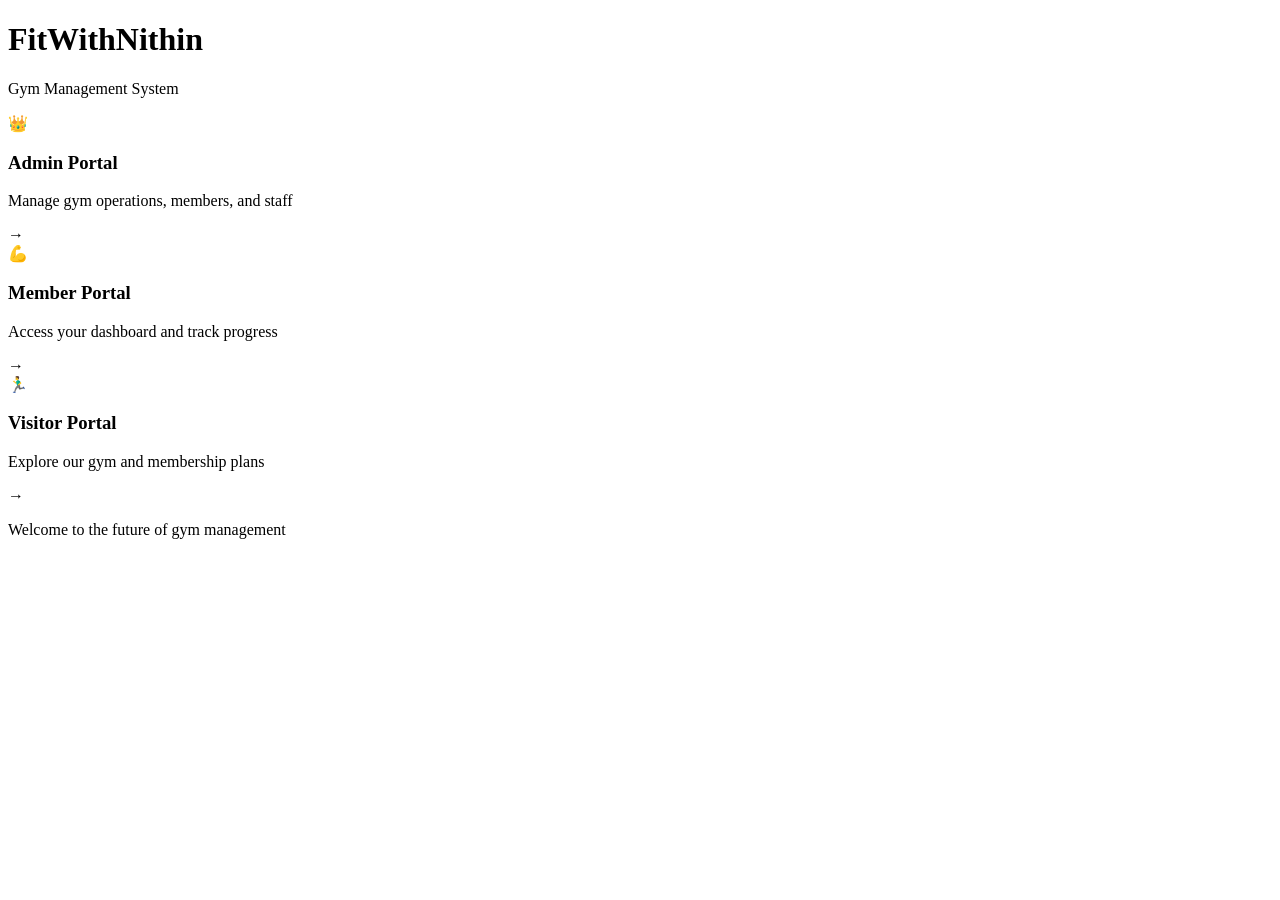
==== index.html @ d67fc6d1 "Add files via upload" ====
<!DOCTYPE html>
<html lang="en">
<head>
    <meta charset="UTF-8">
    <meta name="viewport" content="width=device-width, initial-scale=1.0">
    <title>FitZone Gym Management System</title>
    <link rel="stylesheet" href="css/styles.css">
    <link href="https://fonts.googleapis.com/css2?family=Inter:wght@300;400;500;600;700&family=Poppins:wght@400;500;600;700&display=swap" rel="stylesheet">
</head>
<body>
    <!-- Hero Section with Navigation Options -->
    <div class="hero-container">
        <div class="hero-overlay"></div>
        <div class="hero-content">
            <div class="logo-section">
                <h1 class="logo-title">FitWithNithin</h1>
                <p class="logo-subtitle">Gym Management System</p>
            </div>
            
            <div class="portal-cards">
                <div class="portal-card admin-card" onclick="window.location.href='login-admin.html'">
                    <div class="card-icon">👑</div>
                    <h3>Admin Portal</h3>
                    <p>Manage gym operations, members, and staff</p>
                    <div class="card-arrow">→</div>
                </div>
                
                <div class="portal-card member-card" onclick="window.location.href='login-member.html'">
                    <div class="card-icon">💪</div>
                    <h3>Member Portal</h3>
                    <p>Access your dashboard and track progress</p>
                    <div class="card-arrow">→</div>
                </div>
                
                <div class="portal-card visitor-card" onclick="window.location.href='visitor.html'">
                    <div class="card-icon">🏃‍♂️</div>
                    <h3>Visitor Portal</h3>
                    <p>Explore our gym and membership plans</p>
                    <div class="card-arrow">→</div>
                </div>
            </div>
            
            <div class="hero-footer">
                <p>Welcome to the future of gym management</p>
            </div>
        </div>
    </div>
    
    <script src="js/script.js"></script>
</body>
</html>
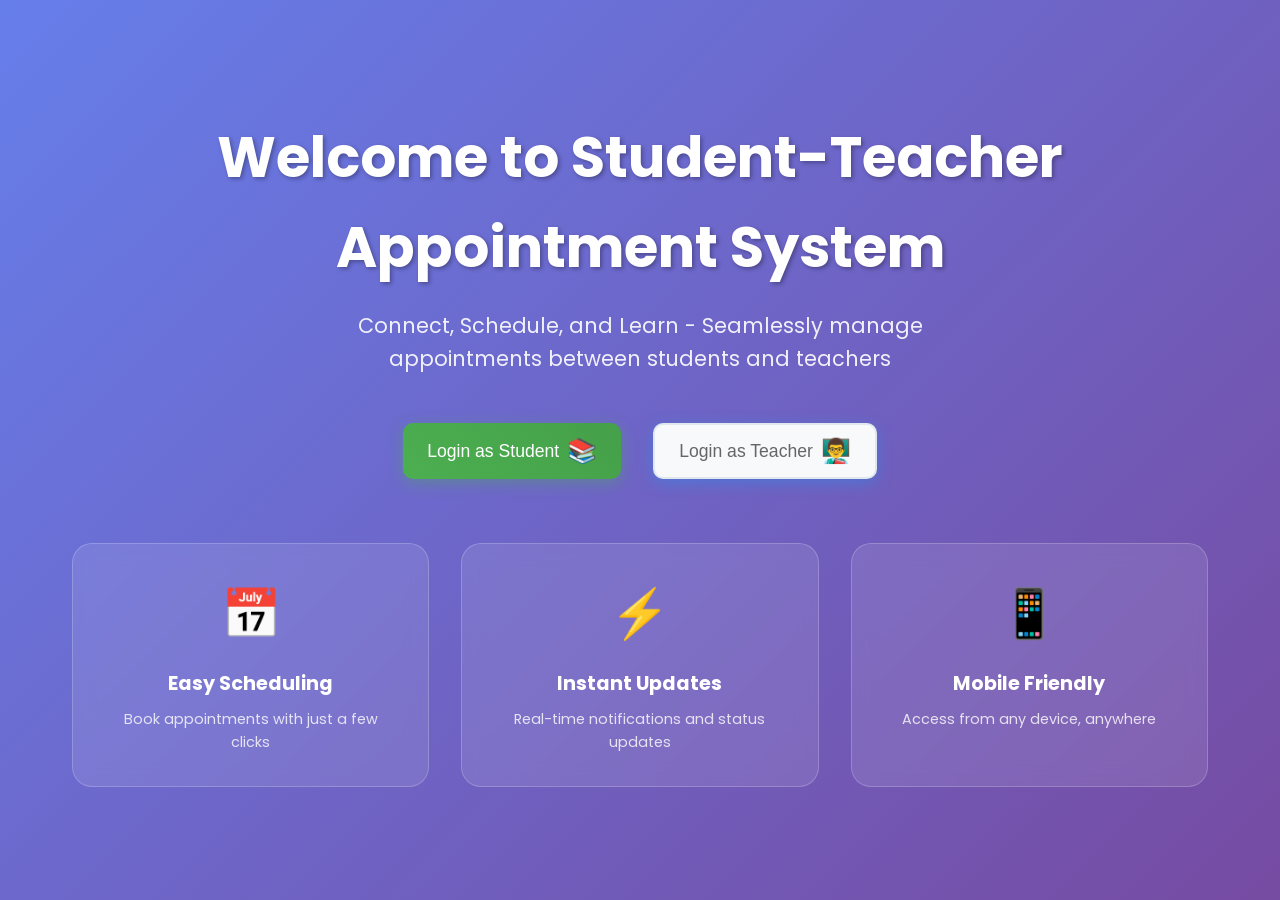
==== commit c8a9a962: "Add files via upload" ====
--- a/index.html
+++ b/index.html
@@ -4,49 +4,51 @@
 <head>
     <meta charset="UTF-8">
     <meta name="viewport" content="width=device-width, initial-scale=1.0">
-    <title>FitZone Gym Management System</title>
-    <link rel="stylesheet" href="css/styles.css">
-    <link href="https://fonts.googleapis.com/css2?family=Inter:wght@300;400;500;600;700&family=Poppins:wght@400;500;600;700&display=swap" rel="stylesheet">
+    <title>Student-Teacher Appointment System</title>
+    <link href="https://fonts.googleapis.com/css2?family=Poppins:wght@300;400;500;600;700&display=swap" rel="stylesheet">
+    <link rel="stylesheet" href="styles.css">
 </head>
 <body>
-    <!-- Hero Section with Navigation Options -->
-    <div class="hero-container">
-        <div class="hero-overlay"></div>
-        <div class="hero-content">
-            <div class="logo-section">
-                <h1 class="logo-title">FitWithNithin</h1>
-                <p class="logo-subtitle">Gym Management System</p>
-            </div>
-            
-            <div class="portal-cards">
-                <div class="portal-card admin-card" onclick="window.location.href='login-admin.html'">
-                    <div class="card-icon">👑</div>
-                    <h3>Admin Portal</h3>
-                    <p>Manage gym operations, members, and staff</p>
-                    <div class="card-arrow">→</div>
+    <div class="landing-container">
+        <div class="background-overlay"></div>
+        <div class="content">
+            <div class="hero-section">
+                <h1 class="main-title animate-fade-in">Welcome to Student-Teacher Appointment System</h1>
+                <p class="subtitle animate-fade-in-delay">Connect, Schedule, and Learn - Seamlessly manage appointments between students and teachers</p>
+                
+                <div class="button-container animate-slide-up">
+                    <button class="btn btn-primary btn-student" onclick="window.location.href='student-login.html'">
+                        <span class="btn-text">Login as Student</span>
+                        <div class="btn-icon">📚</div>
+                    </button>
+                    
+                    <button class="btn btn-secondary btn-teacher" onclick="window.location.href='teacher-login.html'">
+                        <span class="btn-text">Login as Teacher</span>
+                        <div class="btn-icon">👨‍🏫</div>
+                    </button>
                 </div>
                 
-                <div class="portal-card member-card" onclick="window.location.href='login-member.html'">
-                    <div class="card-icon">💪</div>
-                    <h3>Member Portal</h3>
-                    <p>Access your dashboard and track progress</p>
-                    <div class="card-arrow">→</div>
+                <div class="features-preview">
+                    <div class="feature-card">
+                        <div class="feature-icon">📅</div>
+                        <h3>Easy Scheduling</h3>
+                        <p>Book appointments with just a few clicks</p>
+                    </div>
+                    <div class="feature-card">
+                        <div class="feature-icon">⚡</div>
+                        <h3>Instant Updates</h3>
+                        <p>Real-time notifications and status updates</p>
+                    </div>
+                    <div class="feature-card">
+                        <div class="feature-icon">📱</div>
+                        <h3>Mobile Friendly</h3>
+                        <p>Access from any device, anywhere</p>
+                    </div>
                 </div>
-                
-                <div class="portal-card visitor-card" onclick="window.location.href='visitor.html'">
-                    <div class="card-icon">🏃‍♂️</div>
-                    <h3>Visitor Portal</h3>
-                    <p>Explore our gym and membership plans</p>
-                    <div class="card-arrow">→</div>
-                </div>
-            </div>
-            
-            <div class="hero-footer">
-                <p>Welcome to the future of gym management</p>
             </div>
         </div>
     </div>
     
-    <script src="js/script.js"></script>
+    <script src="script.js"></script>
 </body>
 </html>
--- a/styles.css
+++ b/styles.css
@@ -0,0 +1,1363 @@
+* {
+    margin: 0;
+    padding: 0;
+    box-sizing: border-box;
+}
+
+body {
+    font-family: 'Poppins', sans-serif;
+    line-height: 1.6;
+    color: #333;
+    overflow-x: hidden;
+}
+
+/* Landing Page Styles */
+.landing-container {
+    min-height: 100vh;
+    position: relative;
+    background: linear-gradient(135deg, #667eea 0%, #764ba2 100%);
+    display: flex;
+    align-items: center;
+    justify-content: center;
+}
+
+.background-overlay {
+    position: absolute;
+    top: 0;
+    left: 0;
+    width: 100%;
+    height: 100%;
+    background: url('data:image/svg+xml,<svg xmlns="http://www.w3.org/2000/svg" viewBox="0 0 100 100"><defs><pattern id="grain" width="100" height="100" patternUnits="userSpaceOnUse"><circle cx="50" cy="50" r="0.5" fill="rgba(255,255,255,0.1)"/></pattern></defs><rect width="100" height="100" fill="url(%23grain)"/></svg>');
+    opacity: 0.3;
+}
+
+.content {
+    position: relative;
+    z-index: 2;
+    text-align: center;
+    max-width: 1200px;
+    padding: 2rem;
+}
+
+.main-title {
+    font-size: 3.5rem;
+    font-weight: 700;
+    color: white;
+    margin-bottom: 1rem;
+    text-shadow: 2px 2px 4px rgba(0,0,0,0.3);
+}
+
+.subtitle {
+    font-size: 1.3rem;
+    color: rgba(255,255,255,0.9);
+    margin-bottom: 3rem;
+    max-width: 600px;
+    margin-left: auto;
+    margin-right: auto;
+}
+
+.button-container {
+    display: flex;
+    gap: 2rem;
+    justify-content: center;
+    margin-bottom: 4rem;
+    flex-wrap: wrap;
+}
+
+.btn {
+    position: relative;
+    padding: 1rem 2.5rem;
+    border: none;
+    border-radius: 50px;
+    font-size: 1.1rem;
+    font-weight: 600;
+    cursor: pointer;
+    transition: all 0.3s ease;
+    display: flex;
+    align-items: center;
+    gap: 0.5rem;
+    min-width: 200px;
+    overflow: hidden;
+}
+
+.btn::before {
+    content: '';
+    position: absolute;
+    top: 0;
+    left: -100%;
+    width: 100%;
+    height: 100%;
+    background: linear-gradient(90deg, transparent, rgba(255,255,255,0.2), transparent);
+    transition: left 0.5s;
+}
+
+.btn:hover::before {
+    left: 100%;
+}
+
+.btn-primary {
+    background: linear-gradient(45deg, #4CAF50, #45a049);
+    color: white;
+    box-shadow: 0 4px 15px rgba(76, 175, 80, 0.4);
+}
+
+.btn-secondary {
+    background: linear-gradient(45deg, #2196F3, #1976D2);
+    color: white;
+    box-shadow: 0 4px 15px rgba(33, 150, 243, 0.4);
+}
+
+.btn:hover {
+    transform: translateY(-3px) scale(1.05);
+    box-shadow: 0 8px 25px rgba(0,0,0,0.3);
+}
+
+.btn-icon {
+    font-size: 1.5rem;
+    transition: transform 0.3s ease;
+}
+
+.btn:hover .btn-icon {
+    transform: rotate(10deg) scale(1.2);
+}
+.features-preview {
+    display: grid;
+    grid-template-columns: repeat(auto-fit, minmax(250px, 1fr));
+    gap: 2rem;
+    margin-top: 3rem;
+}
+
+.feature-card {
+    background: rgba(255, 255, 255, 0.1);
+    backdrop-filter: blur(10px);
+    border-radius: 20px;
+    padding: 2rem;
+    transition: all 0.3s ease;
+    border: 1px solid rgba(255, 255, 255, 0.2);
+}
+
+.feature-card:hover {
+    transform: translateY(-5px);
+    background: rgba(255, 255, 255, 0.2);
+}
+
+.feature-icon {
+    font-size: 3rem;
+    margin-bottom: 1rem;
+}
+
+.feature-card h3 {
+    color: white;
+    font-size: 1.2rem;
+    margin-bottom: 0.5rem;
+}
+
+.feature-card p {
+    color: rgba(255, 255, 255, 0.8);
+    font-size: 0.9rem;
+}
+
+/* Login/Register Form Styles */
+.auth-container {
+    min-height: 100vh;
+    background: linear-gradient(135deg, #667eea 0%, #764ba2 100%);
+    display: flex;
+    align-items: center;
+    justify-content: center;
+    padding: 2rem;
+}
+
+.auth-card {
+    background: white;
+    border-radius: 20px;
+    padding: 3rem;
+    box-shadow: 0 20px 40px rgba(0,0,0,0.1);
+    max-width: 400px;
+    width: 100%;
+    position: relative;
+    overflow: hidden;
+}
+
+.auth-card::before {
+    content: '';
+    position: absolute;
+    top: 0;
+    left: 0;
+    width: 100%;
+    height: 4px;
+    background: linear-gradient(45deg, #4CAF50, #2196F3);
+}
+
+.auth-header {
+    text-align: center;
+    margin-bottom: 2rem;
+}
+
+.auth-title {
+    font-size: 2rem;
+    font-weight: 600;
+    color: #333;
+    margin-bottom: 0.5rem;
+}
+
+.auth-subtitle {
+    color: #666;
+    font-size: 0.9rem;
+}
+
+.form-group {
+    margin-bottom: 1.5rem;
+    position: relative;
+}
+
+.form-label {
+    display: block;
+    margin-bottom: 0.5rem;
+    font-weight: 500;
+    color: #333;
+}
+
+.form-input {
+    width: 100%;
+    padding: 1rem;
+    border: 2px solid #e1e1e1;
+    border-radius: 10px;
+    font-size: 1rem;
+    transition: all 0.3s ease;
+    background: #f8f9fa;
+}
+
+.form-input:focus {
+    outline: none;
+    border-color: #4CAF50;
+    background: white;
+    transform: translateY(-2px);
+    box-shadow: 0 4px 12px rgba(76, 175, 80, 0.2);
+}
+
+.form-input:invalid:not(:focus):not(:placeholder-shown) {
+    border-color: #e74c3c;
+    background: #fdf2f2;
+}
+
+.submit-btn {
+    width: 100%;
+    padding: 1rem;
+    background: linear-gradient(45deg, #4CAF50, #45a049);
+    color: white;
+    border: none;
+    border-radius: 10px;
+    font-size: 1.1rem;
+    font-weight: 600;
+    cursor: pointer;
+    transition: all 0.3s ease;
+    margin-bottom: 1rem;
+}
+
+.submit-btn:hover {
+    transform: translateY(-2px);
+    box-shadow: 0 8px 20px rgba(76, 175, 80, 0.3);
+}
+
+.auth-footer {
+    text-align: center;
+    margin-top: 1.5rem;
+}
+
+.auth-link {
+    color: #4CAF50;
+    text-decoration: none;
+    font-weight: 500;
+    transition: color 0.3s ease;
+}
+
+.auth-link:hover {
+    color: #45a049;
+    text-decoration: underline;
+}
+
+/* Dashboard Styles */
+.dashboard-container {
+    min-height: 100vh;
+    background: #f5f7fa;
+    display: flex;
+}
+
+.sidebar {
+    width: 250px;
+    background: white;
+    box-shadow: 2px 0 10px rgba(0,0,0,0.1);
+    position: fixed;
+    height: 100vh;
+    overflow-y: auto;
+    transition: transform 0.3s ease;
+}
+
+.sidebar-header {
+    padding: 2rem;
+    border-bottom: 1px solid #e1e8ed;
+    text-align: center;
+}
+
+.sidebar-title {
+    font-size: 1.2rem;
+    font-weight: 600;
+    color: #333;
+}
+
+.nav-menu {
+    padding: 1rem 0;
+}
+
+.nav-item {
+    margin: 0.5rem 1rem;
+}
+
+.nav-link {
+    display: flex;
+    align-items: center;
+    gap: 1rem;
+    padding: 1rem;
+    color: #666;
+    text-decoration: none;
+    border-radius: 10px;
+    transition: all 0.3s ease;
+    font-weight: 500;
+}
+
+.nav-link:hover, .nav-link.active {
+    background: linear-gradient(45deg, #4CAF50, #45a049);
+    color: white;
+    transform: translateX(5px);
+}
+
+.nav-icon {
+    font-size: 1.2rem;
+}
+
+.main-content {
+    flex: 1;
+    margin-left: 250px;
+    padding: 2rem;
+}
+
+.dashboard-header {
+    background: white;
+    padding: 2rem;
+    border-radius: 20px;
+    box-shadow: 0 4px 20px rgba(0,0,0,0.05);
+    margin-bottom: 2rem;
+}
+
+.welcome-title {
+    font-size: 2rem;
+    font-weight: 600;
+    color: #333;
+    margin-bottom: 0.5rem;
+}
+
+.welcome-subtitle {
+    color: #666;
+    font-size: 1rem;
+}
+
+.dashboard-grid {
+    display: grid;
+    grid-template-columns: repeat(auto-fit, minmax(300px, 1fr));
+    gap: 2rem;
+    margin-bottom: 2rem;
+}
+
+.dashboard-card {
+    background: white;
+    border-radius: 20px;
+    padding: 2rem;
+    box-shadow: 0 4px 20px rgba(0,0,0,0.05);
+    transition: all 0.3s ease;
+    position: relative;
+    overflow: hidden;
+}
+
+.dashboard-card::before {
+    content: '';
+    position: absolute;
+    top: 0;
+    left: 0;
+    width: 100%;
+    height: 4px;
+    background: linear-gradient(45deg, #4CAF50, #2196F3);
+}
+
+.dashboard-card:hover {
+    transform: translateY(-5px);
+    box-shadow: 0 8px 30px rgba(0,0,0,0.1);
+}
+
+.card-header {
+    display: flex;
+    align-items: center;
+    gap: 1rem;
+    margin-bottom: 1rem;
+}
+
+.card-icon {
+    font-size: 2rem;
+    padding: 0.5rem;
+    border-radius: 10px;
+    background: linear-gradient(45deg, #4CAF50, #45a049);
+}
+
+.card-title {
+    font-size: 1.3rem;
+    font-weight: 600;
+    color: #333;
+}
+
+.card-content {
+    color: #666;
+    line-height: 1.6;
+}
+
+/* Table Styles */
+.table-container {
+    background: white;
+    border-radius: 20px;
+    padding: 2rem;
+    box-shadow: 0 4px 20px rgba(0,0,0,0.05);
+    overflow-x: auto;
+    height: auto;
+}
+
+.table {
+    width: 100%;
+    border-collapse: collapse;
+    margin-top: 1rem;
+}
+
+.table th,
+.table td {
+    padding: 1rem;
+    text-align: left;
+    border-bottom: 1px solid #e1e8ed;
+}
+
+.table th {
+    background: #f8f9fa;
+    font-weight: 600;
+    color: #333;
+}
+
+.table tr:hover {
+    background: #f8f9fa;
+    transform: scale(1.02);
+    transition: all 0.3s ease;
+}
+
+.status-badge {
+    padding: 0.25rem 0.75rem;
+    border-radius: 20px;
+    font-size: 0.8rem;
+    font-weight: 600;
+    text-transform: uppercase;
+}
+
+.status-approved {
+    background: #d4edda;
+    color: #155724;
+}
+
+.status-pending {
+    background: #fff3cd;
+    color: #856404;
+}
+
+.status-rejected {
+    background: #f8d7da;
+    color: #721c24;
+}
+
+.action-btn {
+    padding: 0.5rem 1rem;
+    border: none;
+    border-radius: 8px;
+    font-size: 0.9rem;
+    font-weight: 500;
+    cursor: pointer;
+    transition: all 0.3s ease;
+    margin: 0 0.25rem;
+}
+
+.btn-approve {
+    background: #28a745;
+    color: white;
+}
+
+.btn-reject {
+    background: #dc3545;
+    color: white;
+}
+
+.action-btn:hover {
+    transform: translateY(-2px);
+    box-shadow: 0 4px 12px rgba(0,0,0,0.2);
+}
+
+/* Form Styles */
+.form-container {
+    background: white;
+    border-radius: 20px;
+    padding: 2rem;
+    box-shadow: 0 4px 20px rgba(0,0,0,0.05);
+}
+
+.form-row {
+    display: grid;
+    grid-template-columns: repeat(auto-fit, minmax(250px, 1fr));
+    gap: 1rem;
+    margin-bottom: 1rem;
+}
+
+.form-select {
+    width: 100%;
+    padding: 1rem;
+    border: 2px solid #e1e1e1;
+    border-radius: 10px;
+    font-size: 1rem;
+    background: #f8f9fa;
+    transition: all 0.3s ease;
+}
+
+.form-select:focus {
+    outline: none;
+    border-color: #4CAF50;
+    background: white;
+    box-shadow: 0 4px 12px rgba(76, 175, 80, 0.2);
+}
+
+/* Search Styles */
+.search-container {
+    position: relative;
+    margin-bottom: 2rem;
+}
+
+.search-input {
+    width: 100%;
+    padding: 1rem 1rem 1rem 3rem;
+    border: 2px solid #e1e1e1;
+    border-radius: 50px;
+    font-size: 1rem;
+    background: white;
+    transition: all 0.3s ease;
+}
+
+.search-input:focus {
+    outline: none;
+    border-color: #4CAF50;
+    box-shadow: 0 4px 20px rgba(76, 175, 80, 0.2);
+    transform: scale(1.02);
+}
+
+.search-icon {
+    position: absolute;
+    left: 1rem;
+    top: 50%;
+    transform: translateY(-50%);
+    color: #666;
+    font-size: 1.2rem;
+    transition: all 0.3s ease;
+}
+
+.search-input:focus + .search-icon {
+    color: #4CAF50;
+    transform: translateY(-50%) rotate(90deg);
+}
+
+/* Animation Classes */
+.animate-fade-in {
+    animation: fadeIn 1s ease-out;
+}
+
+.animate-fade-in-delay {
+    animation: fadeIn 1s ease-out 0.3s both;
+}
+
+.animate-slide-up {
+    animation: slideUp 1s ease-out 0.6s both;
+}
+
+@keyframes fadeIn {
+    from {
+        opacity: 0;
+        transform: translateY(30px);
+    }
+    to {
+        opacity: 1;
+        transform: translateY(0);
+    }
+}
+
+@keyframes slideUp {
+    from {
+        opacity: 0;
+        transform: translateY(50px);
+    }
+    to {
+        opacity: 1;
+        transform: translateY(0);
+    }
+}
+
+/* Mobile Responsive */
+@media (max-width: 768px) {
+    .main-title {
+        font-size: 2.5rem;
+    }
+    
+    .subtitle {
+        font-size: 1.1rem;
+    }
+    
+    .button-container {
+        flex-direction: column;
+        align-items: center;
+    }
+    
+    .btn {
+        width: 100%;
+        max-width: 300px;
+    }
+    
+    .features-preview {
+        grid-template-columns: 1fr;
+    }
+    
+    .sidebar {
+        transform: translateX(-100%);
+        z-index: 1000;
+    }
+    
+    .sidebar.active {
+        transform: translateX(0);
+    }
+    
+    .main-content {
+        margin-left: 0;
+        padding: 1rem;
+    }
+    
+    .dashboard-grid {
+        grid-template-columns: 1fr;
+    }
+    
+    .form-row {
+        grid-template-columns: 1fr;
+    }
+    
+    .auth-card {
+        margin: 1rem;
+        padding: 2rem;
+    }
+}
+
+@media (max-width: 480px) {
+    .main-title {
+        font-size: 2rem;
+    }
+    
+    .content {
+        padding: 1rem;
+    }
+    
+    .auth-card {
+        padding: 1.5rem;
+    }
+    
+    .dashboard-header {
+        padding: 1.5rem;
+    }
+    
+    .dashboard-card {
+        padding: 1.5rem;
+    }
+}
+
+/* Profile Styles */
+.profile-container {
+    background: white;
+    border-radius: 20px;
+    padding: 2rem;
+    box-shadow: 0 4px 20px rgba(0,0,0,0.05);
+    margin-bottom: 2rem;
+}
+
+.profile-header {
+    display: flex;
+    align-items: center;
+    gap: 2rem;
+    margin-bottom: 2rem;
+    padding-bottom: 2rem;
+    border-bottom: 1px solid #e1e8ed;
+}
+
+.profile-avatar {
+    width: 100px;
+    height: 100px;
+    border-radius: 50%;
+    background: linear-gradient(45deg, #4CAF50, #45a049);
+    display: flex;
+    align-items: center;
+    justify-content: center;
+    font-size: 2rem;
+    color: white;
+    position: relative;
+    overflow: hidden;
+    transition: all 0.3s ease;
+}
+
+.profile-avatar:hover {
+    transform: scale(1.1);
+    box-shadow: 0 8px 20px rgba(76, 175, 80, 0.3);
+}
+
+.profile-info h2 {
+    font-size: 1.8rem;
+    font-weight: 600;
+    color: #333;
+    margin-bottom: 0.5rem;
+}
+
+.profile-info p {
+    color: #666;
+    font-size: 1rem;
+}
+
+.tabs-container {
+    margin-top: 2rem;
+}
+
+.tabs-nav {
+    display: flex;
+    border-bottom: 2px solid #e1e8ed;
+    margin-bottom: 2rem;
+}
+
+.tab-btn {
+    padding: 1rem 2rem;
+    border: none;
+    background: none;
+    font-size: 1rem;
+    font-weight: 500;
+    color: #666;
+    cursor: pointer;
+    transition: all 0.3s ease;
+    position: relative;
+}
+
+.tab-btn.active {
+    color: #4CAF50;
+}
+
+.tab-btn.active::after {
+    content: '';
+    position: absolute;
+    bottom: -2px;
+    left: 0;
+    width: 100%;
+    height: 2px;
+    background: #4CAF50;
+}
+
+.tab-content {
+    display: none;
+}
+
+.tab-content.active {
+    display: block;
+    animation: fadeIn 0.3s ease-out;
+}
+
+/* Calendar Styles */
+.calendar-container {
+    background: white;
+    border-radius: 20px;
+    padding: 2rem;
+    box-shadow: 0 4px 20px rgba(0,0,0,0.05);
+}
+
+.calendar-header {
+    display: flex;
+    justify-content: space-between;
+    align-items: center;
+    margin-bottom: 2rem;
+}
+
+.calendar-nav {
+    background: none;
+    border: none;
+    font-size: 1.5rem;
+    cursor: pointer;
+    padding: 0.5rem;
+    border-radius: 50%;
+    transition: all 0.3s ease;
+}
+
+.calendar-nav:hover {
+    background: #f8f9fa;
+    transform: scale(1.1);
+}
+
+.calendar-grid {
+    display: grid;
+    grid-template-columns: repeat(7, 1fr);
+    gap: 1px;
+    background: #e1e8ed;
+    border-radius: 10px;
+    overflow: hidden;
+}
+
+.calendar-day {
+    background: white;
+    padding: 1rem;
+    text-align: center;
+    cursor: pointer;
+    transition: all 0.3s ease;
+    min-height: 60px;
+    display: flex;
+    align-items: center;
+    justify-content: center;
+}
+
+.calendar-day:hover {
+    background: #f8f9fa;
+}
+
+.calendar-day.selected {
+    background: #4CAF50;
+    color: white;
+}
+
+.calendar-day.has-appointment {
+    background: #e3f2fd;
+    position: relative;
+}
+
+.calendar-day.has-appointment::after {
+    content: '';
+    position: absolute;
+    bottom: 5px;
+    left: 50%;
+    transform: translateX(-50%);
+    width: 6px;
+    height: 6px;
+    border-radius: 50%;
+    background: #2196F3;
+}
+
+/* Loading Animation */
+.loading {
+    display: inline-block;
+    width: 20px;
+    height: 20px;
+    border: 3px solid rgba(255,255,255,.3);
+    border-radius: 50%;
+    border-top-color: #fff;
+    animation: spin 1s ease-in-out infinite;
+}
+
+@keyframes spin {
+    to { transform: rotate(360deg); }
+}
+
+/* Notification Styles */
+.notification {
+    position: fixed;
+    top: 20px;
+    right: 20px;
+    padding: 1rem 1.5rem;
+    border-radius: 10px;
+    color: white;
+    font-weight: 500;
+    z-index: 10000;
+    transform: translateX(100%);
+    transition: transform 0.3s ease;
+}
+
+.notification.show {
+    transform: translateX(0);
+}
+
+.notification.success {
+    background: #28a745;
+}
+
+.notification.error {
+    background: #dc3545;
+}
+
+.notification.info {
+    background: #17a2b8;
+}
+
+/* Custom Scrollbar */
+::-webkit-scrollbar {
+    width: 8px;
+}
+
+::-webkit-scrollbar-track {
+    background: #f1f1f1;
+    border-radius: 10px;
+}
+
+::-webkit-scrollbar-thumb {
+    background: #4CAF50;
+    border-radius: 10px;
+}
+
+::-webkit-scrollbar-thumb:hover {
+    background: #45a049;
+}
+
+/* Additional Teacher Dashboard Styles */
+.stat-number {
+    font-size: 2.5rem;
+    font-weight: 700;
+    color: #4CAF50;
+    line-height: 1;
+    margin-bottom: 0.5rem;
+}
+
+.view-all-btn {
+    background: linear-gradient(45deg, #4CAF50, #45a049);
+    color: white;
+    border: none;
+    padding: 0.5rem 1rem;
+    border-radius: 8px;
+    font-size: 0.9rem;
+    font-weight: 500;
+    cursor: pointer;
+    transition: all 0.3s ease;
+    margin-top: 1rem;
+}
+
+.view-all-btn:hover {
+    transform: translateY(-2px);
+    box-shadow: 0 4px 12px rgba(76, 175, 80, 0.3);
+}
+
+.progress-bar {
+    width: 100%;
+    height: 8px;
+    background: #e1e8ed;
+    border-radius: 4px;
+    overflow: hidden;
+    margin-top: 1rem;
+}
+
+.progress-fill {
+    height: 100%;
+    background: linear-gradient(45deg, #4CAF50, #45a049);
+    border-radius: 4px;
+    transition: width 0.5s ease;
+}
+
+.recent-activity {
+    background: white;
+    border-radius: 20px;
+    padding: 2rem;
+    box-shadow: 0 4px 20px rgba(0,0,0,0.05);
+    margin-top: 2rem;
+}
+
+.recent-activity h2 {
+    margin-bottom: 1.5rem;
+    color: #333;
+    font-weight: 600;
+}
+
+.activity-list {
+    display: flex;
+    flex-direction: column;
+    gap: 1rem;
+}
+
+.activity-item {
+    display: flex;
+    align-items: center;
+    padding: 1.5rem;
+    background: #f8f9fa;
+    border-radius: 15px;
+    transition: all 0.3s ease;
+    border-left: 4px solid #4CAF50;
+}
+
+.activity-item:hover {
+    transform: translateX(5px);
+    box-shadow: 0 4px 15px rgba(0,0,0,0.1);
+}
+
+.activity-time {
+    font-size: 1.1rem;
+    font-weight: 600;
+    color: #4CAF50;
+    min-width: 100px;
+}
+
+.activity-content {
+    flex: 1;
+    margin-left: 2rem;
+}
+
+.activity-content h4 {
+    margin-bottom: 0.25rem;
+    color: #333;
+    font-weight: 600;
+}
+
+.activity-content p {
+    color: #666;
+    font-size: 0.9rem;
+}
+
+.activity-status {
+    padding: 0.5rem 1rem;
+    border-radius: 20px;
+    font-size: 0.8rem;
+    font-weight: 600;
+    text-transform: uppercase;
+}
+
+.activity-status.approved {
+    background: #d4edda;
+    color: #155724;
+}
+
+/* Request Cards */
+.requests-grid {
+    display: grid;
+    grid-template-columns: repeat(auto-fill, minmax(350px, 1fr));
+    gap: 2rem;
+    margin-top: 2rem;
+}
+
+.request-card {
+    background: white;
+    border-radius: 20px;
+    padding: 2rem;
+    box-shadow: 0 4px 20px rgba(0,0,0,0.05);
+    transition: all 0.3s ease;
+    border: 2px solid transparent;
+}
+
+.request-card:hover {
+    transform: translateY(-5px);
+    box-shadow: 0 8px 30px rgba(0,0,0,0.1);
+    border-color: #4CAF50;
+}
+
+.request-header {
+    display: flex;
+    justify-content: space-between;
+    align-items: center;
+    margin-bottom: 1rem;
+    padding-bottom: 1rem;
+    border-bottom: 1px solid #e1e8ed;
+}
+
+.request-header h3 {
+    color: #333;
+    font-weight: 600;
+    font-size: 1.2rem;
+}
+
+.request-id {
+    background: #f8f9fa;
+    color: #666;
+    padding: 0.25rem 0.75rem;
+    border-radius: 15px;
+    font-size: 0.8rem;
+    font-weight: 500;
+}
+
+.request-details {
+    margin-bottom: 1.5rem;
+}
+
+.request-details p {
+    margin-bottom: 0.5rem;
+    color: #666;
+    font-size: 0.9rem;
+}
+
+.request-details strong {
+    color: #333;
+    font-weight: 600;
+}
+
+.request-actions {
+    display: flex;
+    gap: 1rem;
+}
+
+.request-actions .action-btn {
+    flex: 1;
+    display: flex;
+    align-items: center;
+    justify-content: center;
+    gap: 0.5rem;
+    font-weight: 600;
+}
+
+/* Appointments List */
+.appointments-list {
+    display: flex;
+    flex-direction: column;
+    gap: 1.5rem;
+    margin-top: 2rem;
+}
+
+.appointment-card {
+    display: flex;
+    align-items: center;
+    background: white;
+    border-radius: 20px;
+    padding: 2rem;
+    box-shadow: 0 4px 20px rgba(0,0,0,0.05);
+    transition: all 0.3s ease;
+}
+
+.appointment-card:hover {
+    transform: translateY(-3px);
+    box-shadow: 0 8px 25px rgba(0,0,0,0.1);
+}
+
+.appointment-date {
+    display: flex;
+    flex-direction: column;
+    align-items: center;
+    background: linear-gradient(45deg, #4CAF50, #45a049);
+    color: white;
+    padding: 1rem;
+    border-radius: 15px;
+    min-width: 80px;
+    margin-right: 2rem;
+}
+
+.appointment-date .day {
+    font-size: 1.8rem;
+    font-weight: 700;
+    line-height: 1;
+}
+
+.appointment-date .month {
+    font-size: 0.9rem;
+    font-weight: 500;
+    text-transform: uppercase;
+}
+
+.appointment-info {
+    flex: 1;
+}
+
+.appointment-info h4 {
+    color: #333;
+    font-weight: 600;
+    margin-bottom: 0.5rem;
+}
+
+.appointment-info p {
+    color: #666;
+    margin-bottom: 0.25rem;
+}
+
+.appointment-info .contact {
+    color: #4CAF50;
+    font-size: 0.9rem;
+    font-weight: 500;
+}
+
+.appointment-actions {
+    display: flex;
+    gap: 1rem;
+}
+
+.btn-primary, .btn-secondary {
+    padding: 0.75rem 1.5rem;
+    border-radius: 10px;
+    font-weight: 500;
+    cursor: pointer;
+    transition: all 0.3s ease;
+    border: none;
+}
+
+.btn-primary {
+    background: linear-gradient(45deg, #4CAF50, #45a049);
+    color: white;
+}
+
+.btn-secondary {
+    background: #f8f9fa;
+    color: #666;
+    border: 2px solid #e1e8ed;
+}
+
+.btn-primary:hover, .btn-secondary:hover {
+    transform: translateY(-2px);
+    box-shadow: 0 4px 12px rgba(0,0,0,0.2);
+}
+
+/* Availability Form */
+.availability-container {
+    background: white;
+    border-radius: 20px;
+    padding: 2rem;
+    box-shadow: 0 4px 20px rgba(0,0,0,0.05);
+}
+
+.form-section {
+    margin-bottom: 2rem;
+}
+
+.form-section h3 {
+    color: #333;
+    font-weight: 600;
+    margin-bottom: 1rem;
+}
+
+.days-selection {
+    display: flex;
+    flex-wrap: wrap;
+    gap: 1rem;
+}
+
+.day-checkbox {
+    display: flex;
+    align-items: center;
+    gap: 0.5rem;
+    padding: 0.75rem 1rem;
+    background: #f8f9fa;
+    border-radius: 10px;
+    cursor: pointer;
+    transition: all 0.3s ease;
+    border: 2px solid transparent;
+}
+
+.day-checkbox:hover {
+    background: #e9f5e9;
+    border-color: #4CAF50;
+}
+
+.day-checkbox input[type="checkbox"] {
+    width: 18px;
+    height: 18px;
+    accent-color: #4CAF50;
+}
+
+.day-checkbox span {
+    font-weight: 500;
+    color: #333;
+}
+
+/* Profile Enhancements */
+.profile-avatar.large {
+    width: 120px;
+    height: 120px;
+    font-size: 2.5rem;
+}
+
+.profile-stats {
+    display: flex;
+    gap: 2rem;
+    margin-top: 1rem;
+}
+
+.stat {
+    text-align: center;
+}
+
+.stat .stat-number {
+    font-size: 1.5rem;
+    font-weight: 700;
+    color: #4CAF50;
+    display: block;
+}
+
+.stat .stat-label {
+    font-size: 0.8rem;
+    color: #666;
+    text-transform: uppercase;
+    font-weight: 500;
+}
+
+/* Upcoming Appointments */
+.upcoming-appointments {
+    background: white;
+    border-radius: 20px;
+    padding: 2rem;
+    box-shadow: 0 4px 20px rgba(0,0,0,0.05);
+    margin-top: 2rem;
+}
+
+.upcoming-appointments h2 {
+    margin-bottom: 1.5rem;
+    color: #333;
+    font-weight: 600;
+}
+
+/* Mobile Responsiveness for New Components */
+@media (max-width: 768px) {
+    .requests-grid {
+        grid-template-columns: 1fr;
+    }
+    
+    .appointment-card {
+        flex-direction: column;
+        text-align: center;
+    }
+    
+    .appointment-date {
+        margin-right: 0;
+        margin-bottom: 1rem;
+    }
+    
+    .appointment-actions {
+        width: 100%;
+        margin-top: 1rem;
+    }
+    
+    .days-selection {
+        justify-content: center;
+    }
+    
+    .profile-stats {
+        justify-content: center;
+    }
+    
+    .activity-item {
+        flex-direction: column;
+        text-align: center;
+    }
+    
+    .activity-time {
+        margin-bottom: 1rem;
+    }
+    
+    .activity-content {
+        margin-left: 0;
+        margin-bottom: 1rem;
+    }
+}
+
+@media (max-width: 480px) {
+    .request-actions {
+        flex-direction: column;
+    }
+    
+    .appointment-actions {
+        flex-direction: column;
+    }
+    
+    .profile-stats {
+        flex-direction: column;
+        gap: 1rem;
+    }
+}
